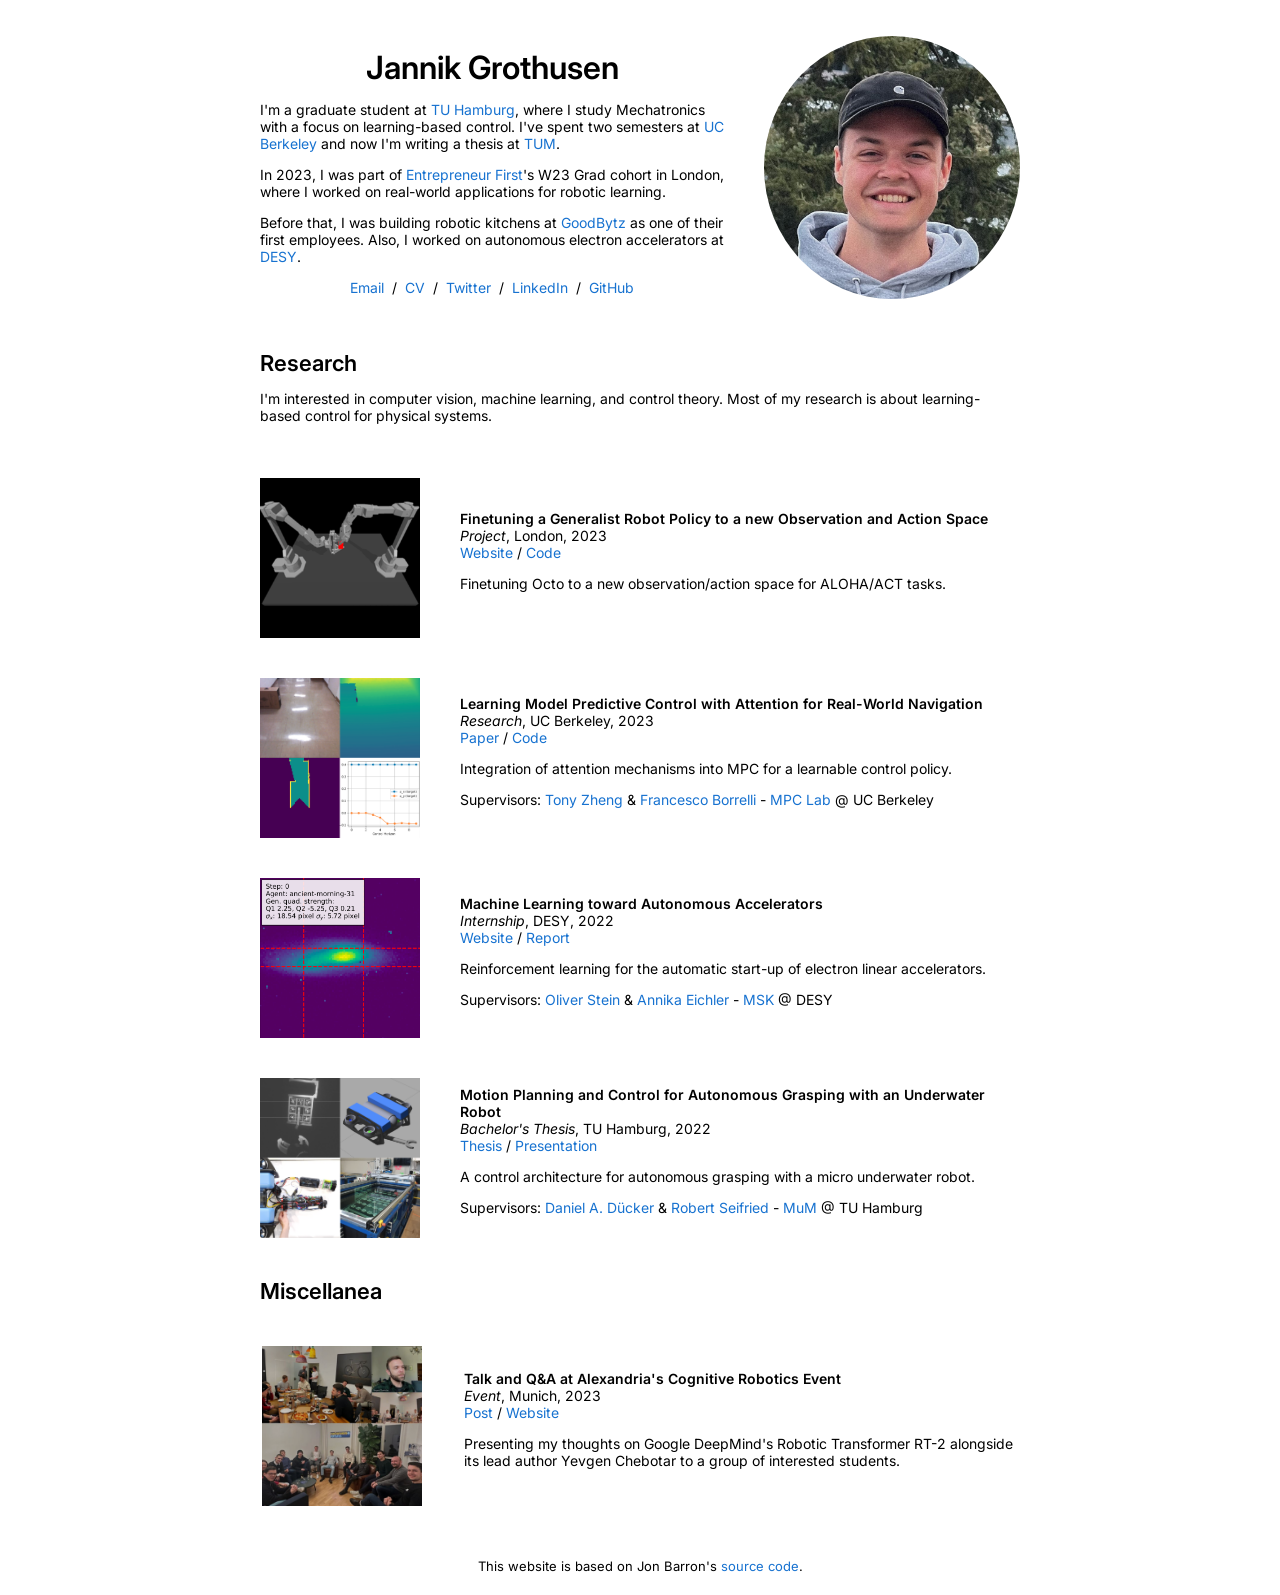
==== index.html @ b1565717 "Update a few things" ====
<!DOCTYPE HTML>
<html lang="en">

<head>
  <meta http-equiv="Content-Type" content="text/html; charset=UTF-8">

  <title>Jannik Grothusen</title>

  <meta name="author" content="Jannik Grothusen">
  <meta name="name" content="Jannik Grothusen">
  <meta name="description" content="Graduate student researcher at TU Munich working on robot learning frameworks for manipulation tasks.">

  <meta name="viewport" content="width=device-width, initial-scale=1">
  <!-- <link rel="shortcut icon" href="images/favicon/favicon.ico" type="image/x-icon"> -->

  <link rel="preconnect" href="https://fonts.googleapis.com">
  <link rel="preconnect" href="https://fonts.gstatic.com" crossorigin>
  <link href="https://fonts.googleapis.com/css2?family=Inter:wght@400;600;700&display=swap" rel="stylesheet">

  <link rel="stylesheet" type="text/css" href="stylesheet.css">

  <!-- Google tag (gtag.js) -->
  <script async src="https://www.googletagmanager.com/gtag/js?id=G-8FDF4LR94L"></script>
  <script>
    window.dataLayer = window.dataLayer || [];
    function gtag() { dataLayer.push(arguments); }
    gtag('js', new Date());

    gtag('config', 'G-8FDF4LR94L');
  </script>

</head>

<body>
  <table
    style="width:100%;max-width:800px;border:0px;border-spacing:0px;border-collapse:separate;margin-right:auto;margin-left:auto;">
    <tbody>
      <tr style="padding:0px">
        <td style="padding:0px">
          <!-- HERO -->
          <table
            style="width:100%;border:0px;border-spacing:0px;border-collapse:separate;margin-right:auto;margin-left:auto;">
            <tbody>
              <tr style="padding:0px">
                <td style="padding:2.5%;width:63%;vertical-align:middle">
                  <h1 class="name" style="text-align: center;">
                    <name>Jannik Grothusen</name>
                  </h1>
                  <p>
                    I'm a graduate student at <a href="https://www.tuhh.de/">TU Hamburg</a>, where I study Mechatronics with a focus on learning-based control. 
                    I've spent two semesters at <a href="https://www.berkeley.edu/">UC Berkeley</a> and now I'm writing a thesis at <a href="https://www.tum.de/">TUM</a>.
                  </p>
                  <p>In 2023, I was part of <a href="https://www.joinef.com/">Entrepreneur First</a>'s W23 Grad cohort in London, where I
                    worked on real-world applications for robotic learning.
                  </p>
                  <p>
                    Before that, I was building robotic kitchens at <a href="https://goodbytz.com/">GoodBytz</a> as one
                    of their first employees. Also, I worked on autonomous electron accelerators at <a
                      href="https://www.desy.de/index_eng.html">DESY</a>.
                  </p>
                  <p style="text-align:center">
                    <a href="mailto:jannik.grothusen@tuhh.de">Email</a> &nbsp;/&nbsp;
                    <a href="/">CV</a> &nbsp;/&nbsp;
                    <!-- <a href="data/JonBarron-bio.txt">Bio</a> &nbsp;/&nbsp; -->
                    <!-- <a href="https://scholar.google.com/citations?hl=en&user=jktWnL8AAAAJ">Scholar</a> &nbsp;/&nbsp; -->
                    <a href="https://twitter.com/jannikgrothusen">Twitter</a> &nbsp;/&nbsp;
                    <a href="https://www.linkedin.com/in/jannik-grothusen/">LinkedIn</a> &nbsp;/&nbsp;
                    <!-- <a href="https://calendly.com/jannik-grothusen/">Calendly</a> &nbsp;/&nbsp; -->
                    <a href="https://github.com/j4nn1k/">GitHub</a>

                  </p>
                </td>
                <td style="padding:2.5%;width:40%;max-width:40%">
                  <!-- <a href="images/IMG_5790.jpg"> -->
                  <img style="width:100%;max-width:100%;object-fit: cover; border-radius: 50%;" alt="profile photo"
                    src="images/IMG_5790.jpg" class="hoverZoomLink">
                  <!-- </a> -->
                </td>
              </tr>
            </tbody>
          </table>
          <!-- RESEARCH -->
          <table
            style="width:100%;border:0px;border-spacing:0px;border-collapse:separate;margin-right:auto;margin-left:auto;">
            <tbody>
              <tr>
                <td style="padding:20px;width:100%;vertical-align:middle">
                  <h2>Research</h2>
                  <p>
                    I'm interested in computer vision, machine learning, and control theory. Most of my research is
                    about learning-based control for physical systems.
                    <!-- The most interesting projects are <span class="highlight">highlighted</span>. -->
                  </p>
                </td>
              </tr>
            </tbody>
          </table>
          <!-- CONTENT -->
          <table
            style="width:100%;border:0px;border-spacing:0px;border-collapse:separate;margin-right:auto;margin-left:auto;">
            <tbody>


              <!-- <tr onmouseout="recon_stop()" onmouseover="recon_start()" bgcolor="#ffffd0"> -->
              <tr onmouseout="recon_stop()" onmouseover="recon_start()">
                <td style="padding:20px;width:25%;vertical-align:middle">
                  <div class="one">
                    <img src='images/finetuning-octo.png' width="160">
                  </div>
                </td>
                <td style="padding:20px;width:75%;vertical-align:middle">
                  <span class="papertitle">Finetuning a Generalist Robot Policy to a new Observation and Action
                    Space</span>
                  <br>
                  <em>Project</em>, London, 2023
                  <br>
                  <a href="finetuning-octo.html">Website</a>
                  /
                  <a href="https://github.com/J4nn1K/finetuning-octo">Code</a>
                  <p>
                    Finetuning Octo to a new observation/action space for ALOHA/ACT tasks.
                  </p>
                </td>
              </tr>

              <tr onmouseout="recon_stop()" onmouseover="recon_start()">
                <td style="padding:20px;width:25%;vertical-align:middle">
                  <div class="one">
                    <img src='images/transformer-mpc.png' width="160">
                  </div>
                </td>
                <td style="padding:20px;width:75%;vertical-align:middle">
                  <span class="papertitle">Learning Model Predictive Control with Attention for Real-World
                    Navigation</span>
                  <br>
                  <em>Research</em>, UC Berkeley, 2023
                  <br>
                  <a href="/files/transformer-mpc.pdf">Paper</a>
                  /
                  <a href="https://github.com/J4nn1K/transformer-mpc">Code</a>
                  <p>
                    Integration of attention mechanisms into MPC for a learnable control policy.
                  </p>
                  <p>
                    Supervisors: <a href="https://www.linkedin.com/in/tonyhzheng/">Tony Zheng</a> & <a
                      href="https://me.berkeley.edu/people/francesco-borrelli/">Francesco Borrelli</a> - <a
                      href="https://sites.google.com/berkeley.edu/mpc-lab">MPC Lab</a> @ UC Berkeley
                  </p>
                </td>
              </tr>

              <tr onmouseout="recon_stop()" onmouseover="recon_start()">
                <td style="padding:20px;width:25%;vertical-align:middle">
                  <div class="one">
                    <img src='images/desy.png' width="160">
                  </div>
                </td>
                <td style="padding:20px;width:75%;vertical-align:middle">
                  <span class="papertitle">Machine Learning toward Autonomous Accelerators</span>
                  <br>
                  <em>Internship</em>, DESY, 2022
                  <br>
                  <a href="https://publikationen.bibliothek.kit.edu/1000141966">Website</a>
                  /
                  <a href="/files/desy-report.pdf">Report</a>
                  <p>
                    Reinforcement learning for the automatic start-up of electron linear accelerators.
                  </p>
                  <p>
                    Supervisors: <a href="https://ai.desy.de/people/stein.html">Oliver Stein</a> & <a
                      href="https://ai.desy.de/people/eichler.html">Annika Eichler</a> - <a
                      href="https://msk.desy.de/">MSK</a> @ DESY
                  </p>
                </td>
              </tr>

              <tr onmouseout="recon_stop()" onmouseover="recon_start()">
                <!-- bgcolor="#ffffd0" -->
                <td style="padding:20px;width:25%;vertical-align:middle">
                  <div class="one">
                    <img src='images/thesis.png' width="160">
                  </div>
                </td>
                <td style="padding:20px;width:75%;vertical-align:middle">
                  <span class="papertitle">Motion Planning and Control for Autonomous Grasping with an Underwater
                    Robot</span>
                  <br>
                  <em>Bachelor's Thesis</em>, TU Hamburg, 2022
                  <br>
                  <a href="/files/bachelors-thesis.pdf">Thesis</a>
                  /
                  <a href="/files/bachelors-thesis-presentation.pdf">Presentation</a>
                  <p>
                    A control architecture for autonomous grasping with a micro underwater robot.
                  </p>
                  <p>
                    Supervisors: <a
                      href="https://www.tuhh.de/mum/en/mitarbeiter/wissenschaftliche-mitarbeiter/daniel-duecker">Daniel
                      A. Dücker</a> & <a href="https://www.tuhh.de/mum/team/professoren/robert-seifried">Robert
                      Seifried</a> - <a href="https://www.tuhh.de/mum/en/home">MuM</a> @ TU Hamburg
                  </p>

                </td>
              </tr>

            </tbody>
          </table>
          <!-- MISCELLANEA -->
          <table width="100%" align="center" border="0" cellspacing="0" cellpadding="20">
            <tbody>
              <tr>
                <td>
                  <h2>Miscellanea</h2>
                </td>
              </tr>
            </tbody>
          </table>
          <!-- CONTENT -->
          <table width="100%" align="center" border="0" cellpadding="20">
            <tbody>

              <tr onmouseout="recon_stop()" onmouseover="recon_start()">
                <td style="padding:20px;width:25%;vertical-align:middle">
                  <div class="one">
                    <img src='images/alexandria.png' width="160">
                  </div>
                </td>
                <td style="padding:20px;width:75%;vertical-align:middle">
                  <span class="papertitle">Talk and Q&A at Alexandria's Cognitive Robotics Event</span>
                  <br>
                  <em>Event</em>, Munich, 2023
                  <br>
                  <a href="https://www.linkedin.com/feed/update/urn:li:activity:7138128422618189824/">Post</a>
                  /
                  <a href="https://alexandria.so/">Website</a>
                  <p></p>
                  <p>
                    Presenting my thoughts on Google DeepMind's Robotic Transformer RT-2 alongside its lead author
                    Yevgen Chebotar to a group of interested students.
                  </p>
                </td>
              </tr>

              <!-- <tr onmouseout="recon_stop()" onmouseover="recon_start()">
                <td style="padding:20px;width:25%;vertical-align:middle">
                  <div class="one">
                    <img src='images/gsab.png' width="160">
                  </div>
                </td>
                <td style="padding:20px;width:75%;vertical-align:middle">
                    <span class="papertitle">Student Initiatives</span>
                  <br>
                  <a href="https://www.linkedin.com/feed/update/urn:li:activity:7138128422618189824/">German Student Association at Berkeley</a>
                  <p></p>
                  <p>
                    Presenting my thoughts on Google DeepMind's Robotic Transformer RT-2 alongside its lead author Yevgen Chebotar to a group of interested students. 
                  </p>
                </td>
              </tr> -->

            </tbody>
          </table>
          <table
            style="width:100%;border:0px;border-spacing:0px;border-collapse:separate;margin-right:auto;margin-left:auto;">
            <tbody>
              <tr>
                <td style="padding:0px">
                  <br>
                  <p style="text-align:center;font-size:small;">
                    This website is based on Jon Barron's <a href="https://github.com/jonbarron/jonbarron_website">source code</a>.
                  </p>
                </td>
              </tr>
            </tbody>
          </table>
        </td>
      </tr>
  </table>
</body>

</html>
---- stylesheet.css ----
a {
  color: #1772d0;
  text-decoration: none;
}

a:focus,
a:hover {
  text-decoration: underline;
}
a:visited {
  text-decoration: none;
}

body{
  font-size: 14px;
  font-family: 'Inter', sans-serif;
}
td,
th,
tr,
p,


strong {
  font-size: 14px;
}

h2 {
  margin: 0;
  font-weight: 600;
  font-size: 22px;
}

.papertitle {
  font-size: 14px;
  font-weight: 600;
}

.name {
  padding-top: 20px;
  margin: 0;
  font-size: 32px;
  font-weight: 600;
}

.one {
  width: 160px;
  height: 160px;
  position: relative;
}

.two {
  width: 160px;
  height: 160px;
  position: absolute;
  transition: opacity .2s ease-in-out;
  -moz-transition: opacity .2s ease-in-out;
  -webkit-transition: opacity .2s ease-in-out;
}

.fade {
  transition: opacity .2s ease-in-out;
  -moz-transition: opacity .2s ease-in-out;
  -webkit-transition: opacity .2s ease-in-out;
}

span.highlight {
  background-color: #ffffd0;
}
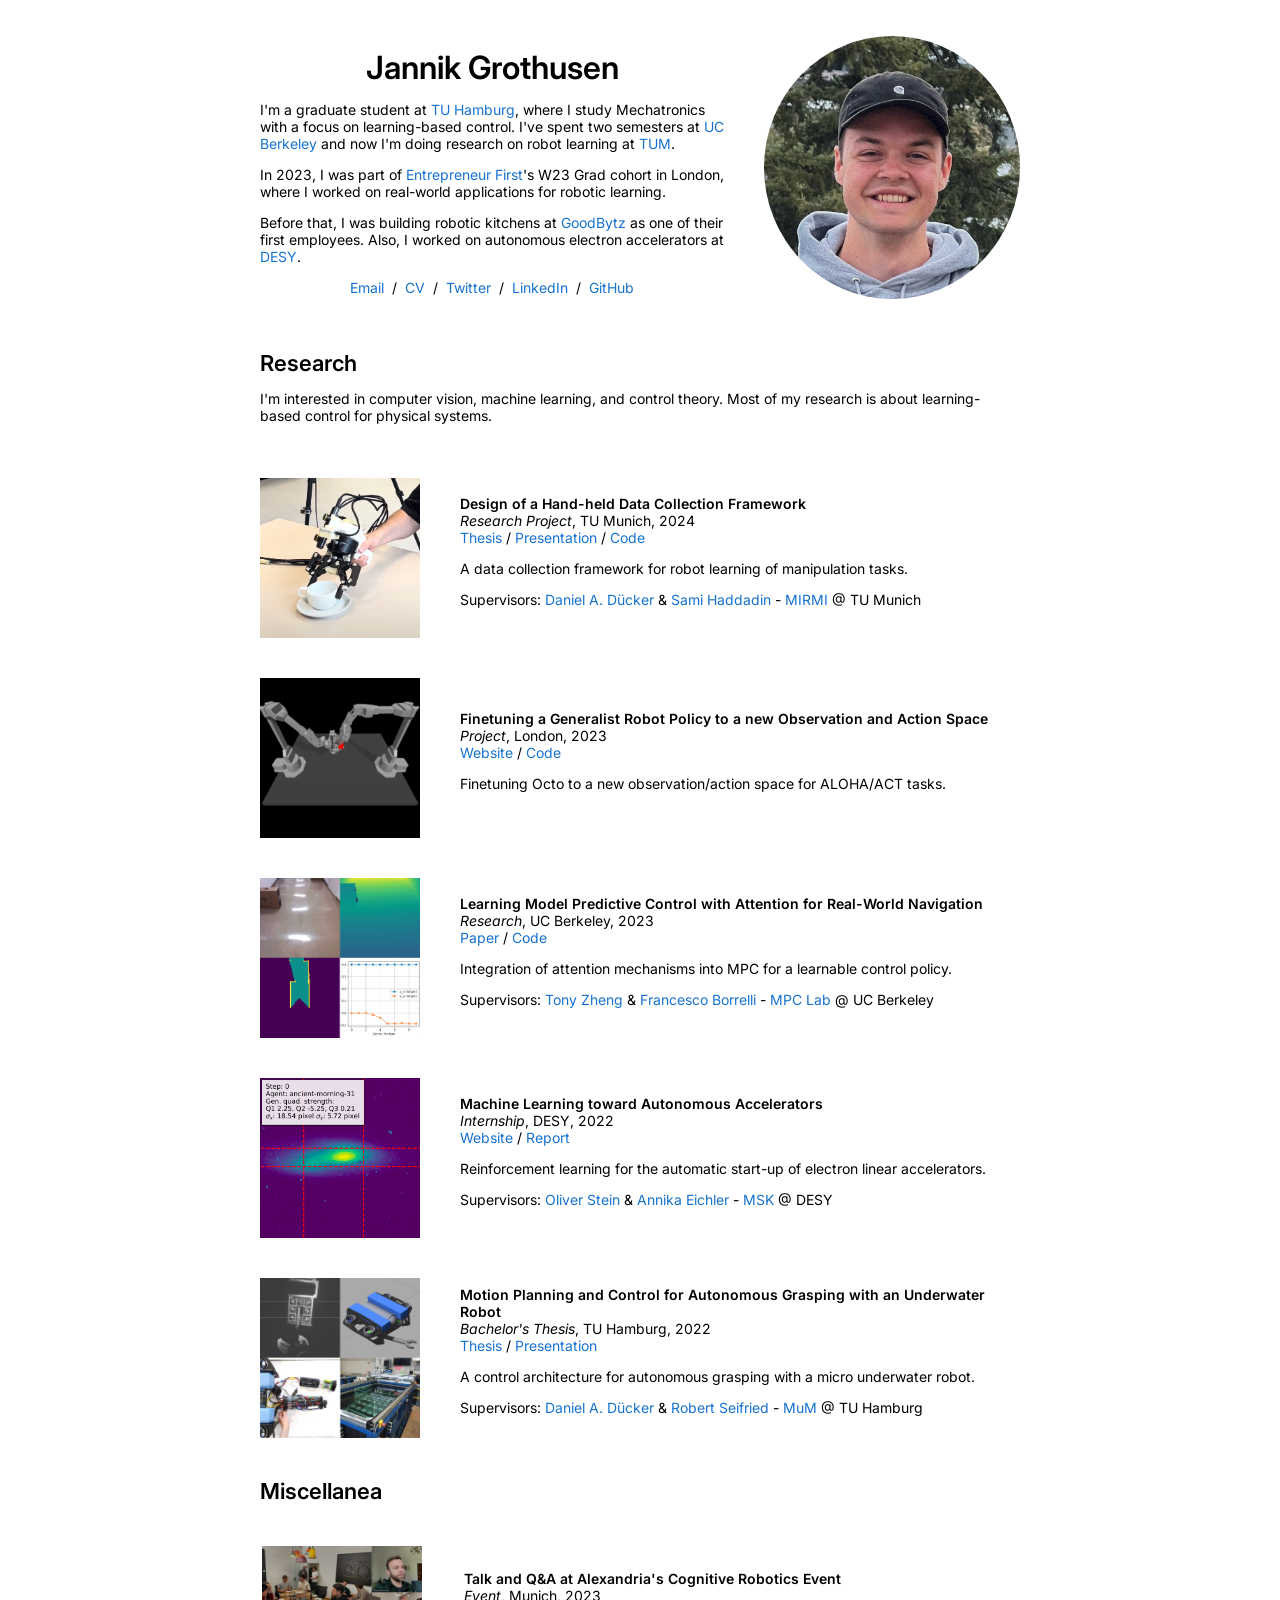
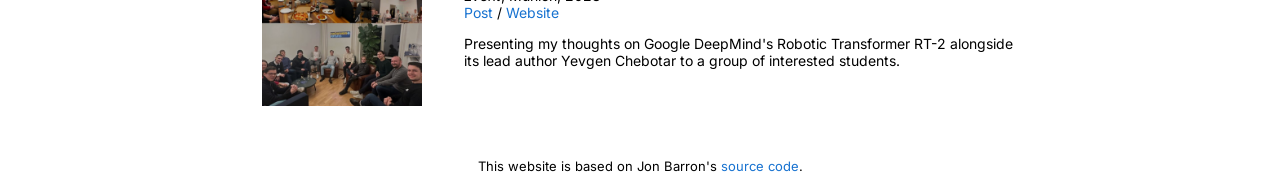
==== commit f22e23ae: "Add TUM research entry" ====
--- a/index.html
+++ b/index.html
@@ -48,7 +48,7 @@
                   </h1>
                   <p>
                     I'm a graduate student at <a href="https://www.tuhh.de/">TU Hamburg</a>, where I study Mechatronics with a focus on learning-based control. 
-                    I've spent two semesters at <a href="https://www.berkeley.edu/">UC Berkeley</a> and now I'm writing a thesis at <a href="https://www.tum.de/">TUM</a>.
+                    I've spent two semesters at <a href="https://www.berkeley.edu/">UC Berkeley</a> and now I'm doing research on robot learning at <a href="https://www.tum.de/">TUM</a>.
                   </p>
                   <p>In 2023, I was part of <a href="https://www.joinef.com/">Entrepreneur First</a>'s W23 Grad cohort in London, where I
                     worked on real-world applications for robotic learning.
@@ -100,6 +100,33 @@
             style="width:100%;border:0px;border-spacing:0px;border-collapse:separate;margin-right:auto;margin-left:auto;">
             <tbody>
 
+                <tr onmouseout="recon_stop()" onmouseover="recon_start()">
+                    <td style="padding:20px;width:25%;vertical-align:middle">
+                        <div class="one">
+                            <img src='images/demonstration-interface.png' width="160">
+                        </div>
+                    </td>
+                    <td style="padding:20px;width:75%;vertical-align:middle">
+                        <span class="papertitle">Design of a Hand-held Data Collection Framework</span>
+                        <br>
+                        <em>Research Project</em>, TU Munich, 2024
+                        <br>
+                        <a href="/">Thesis</a>
+                        /
+                        <a href="/">Presentation</a>
+                        /
+                        <a href="https://github.com/J4nn1K/demonstration-interface">Code</a>
+                        <p>
+                            A data collection framework for robot learning of manipulation tasks.
+                        </p>
+                        <p>
+                            Supervisors: <a
+                              href="https://www.tuhh.de/mum/en/mitarbeiter/wissenschaftliche-mitarbeiter/daniel-duecker">Daniel
+                              A. Dücker</a> & <a href="https://www.professoren.tum.de/en/haddadin-sami">Sami 
+                              Haddadin</a> - <a href="https://www.mirmi.tum.de/mirmi/">MIRMI</a> @ TU Munich
+                          </p>
+                    </td>
+                </tr>
 
               <!-- <tr onmouseout="recon_stop()" onmouseover="recon_start()" bgcolor="#ffffd0"> -->
               <tr onmouseout="recon_stop()" onmouseover="recon_start()">
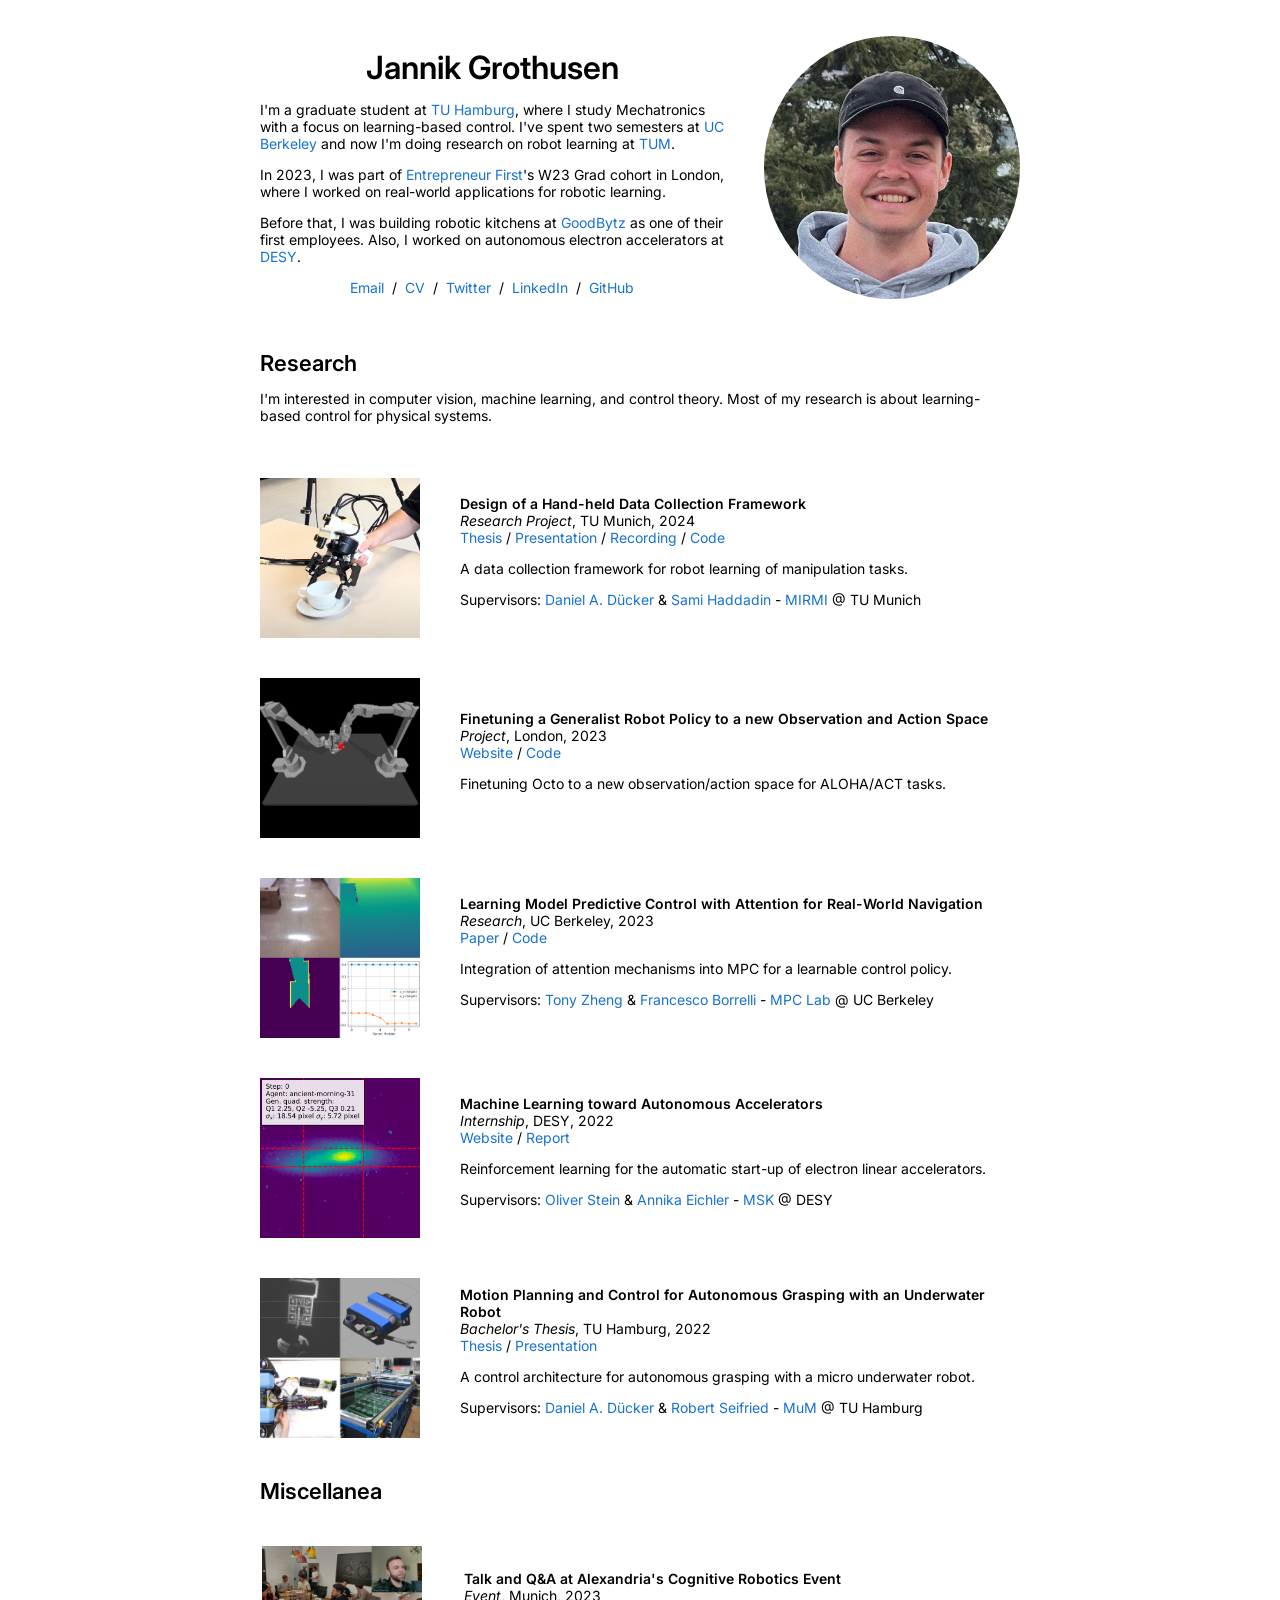
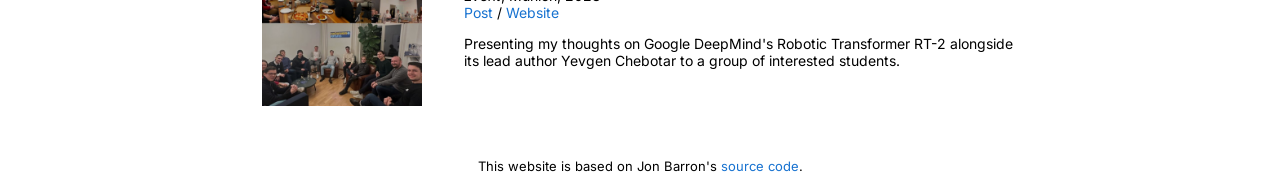
==== commit 785ed4ab: "Add presentation" ====
--- a/index.html
+++ b/index.html
@@ -1,274 +1,413 @@
-<!DOCTYPE HTML>
+<!DOCTYPE html>
 <html lang="en">
-
-<head>
-  <meta http-equiv="Content-Type" content="text/html; charset=UTF-8">
-
-  <title>Jannik Grothusen</title>
-
-  <meta name="author" content="Jannik Grothusen">
-  <meta name="name" content="Jannik Grothusen">
-  <meta name="description" content="Graduate student researcher at TU Munich working on robot learning frameworks for manipulation tasks.">
-
-  <meta name="viewport" content="width=device-width, initial-scale=1">
-  <!-- <link rel="shortcut icon" href="images/favicon/favicon.ico" type="image/x-icon"> -->
-
-  <link rel="preconnect" href="https://fonts.googleapis.com">
-  <link rel="preconnect" href="https://fonts.gstatic.com" crossorigin>
-  <link href="https://fonts.googleapis.com/css2?family=Inter:wght@400;600;700&display=swap" rel="stylesheet">
-
-  <link rel="stylesheet" type="text/css" href="stylesheet.css">
-
-  <!-- Google tag (gtag.js) -->
-  <script async src="https://www.googletagmanager.com/gtag/js?id=G-8FDF4LR94L"></script>
-  <script>
-    window.dataLayer = window.dataLayer || [];
-    function gtag() { dataLayer.push(arguments); }
-    gtag('js', new Date());
-
-    gtag('config', 'G-8FDF4LR94L');
-  </script>
-
-</head>
-
-<body>
-  <table
-    style="width:100%;max-width:800px;border:0px;border-spacing:0px;border-collapse:separate;margin-right:auto;margin-left:auto;">
-    <tbody>
-      <tr style="padding:0px">
-        <td style="padding:0px">
-          <!-- HERO -->
-          <table
-            style="width:100%;border:0px;border-spacing:0px;border-collapse:separate;margin-right:auto;margin-left:auto;">
-            <tbody>
-              <tr style="padding:0px">
-                <td style="padding:2.5%;width:63%;vertical-align:middle">
-                  <h1 class="name" style="text-align: center;">
-                    <name>Jannik Grothusen</name>
-                  </h1>
-                  <p>
-                    I'm a graduate student at <a href="https://www.tuhh.de/">TU Hamburg</a>, where I study Mechatronics with a focus on learning-based control. 
-                    I've spent two semesters at <a href="https://www.berkeley.edu/">UC Berkeley</a> and now I'm doing research on robot learning at <a href="https://www.tum.de/">TUM</a>.
-                  </p>
-                  <p>In 2023, I was part of <a href="https://www.joinef.com/">Entrepreneur First</a>'s W23 Grad cohort in London, where I
-                    worked on real-world applications for robotic learning.
-                  </p>
-                  <p>
-                    Before that, I was building robotic kitchens at <a href="https://goodbytz.com/">GoodBytz</a> as one
-                    of their first employees. Also, I worked on autonomous electron accelerators at <a
-                      href="https://www.desy.de/index_eng.html">DESY</a>.
-                  </p>
-                  <p style="text-align:center">
-                    <a href="mailto:jannik.grothusen@tuhh.de">Email</a> &nbsp;/&nbsp;
-                    <a href="/">CV</a> &nbsp;/&nbsp;
-                    <!-- <a href="data/JonBarron-bio.txt">Bio</a> &nbsp;/&nbsp; -->
-                    <!-- <a href="https://scholar.google.com/citations?hl=en&user=jktWnL8AAAAJ">Scholar</a> &nbsp;/&nbsp; -->
-                    <a href="https://twitter.com/jannikgrothusen">Twitter</a> &nbsp;/&nbsp;
-                    <a href="https://www.linkedin.com/in/jannik-grothusen/">LinkedIn</a> &nbsp;/&nbsp;
-                    <!-- <a href="https://calendly.com/jannik-grothusen/">Calendly</a> &nbsp;/&nbsp; -->
-                    <a href="https://github.com/j4nn1k/">GitHub</a>
-
-                  </p>
-                </td>
-                <td style="padding:2.5%;width:40%;max-width:40%">
-                  <!-- <a href="images/IMG_5790.jpg"> -->
-                  <img style="width:100%;max-width:100%;object-fit: cover; border-radius: 50%;" alt="profile photo"
-                    src="images/IMG_5790.jpg" class="hoverZoomLink">
-                  <!-- </a> -->
-                </td>
-              </tr>
-            </tbody>
-          </table>
-          <!-- RESEARCH -->
-          <table
-            style="width:100%;border:0px;border-spacing:0px;border-collapse:separate;margin-right:auto;margin-left:auto;">
-            <tbody>
-              <tr>
-                <td style="padding:20px;width:100%;vertical-align:middle">
-                  <h2>Research</h2>
-                  <p>
-                    I'm interested in computer vision, machine learning, and control theory. Most of my research is
-                    about learning-based control for physical systems.
-                    <!-- The most interesting projects are <span class="highlight">highlighted</span>. -->
-                  </p>
-                </td>
-              </tr>
-            </tbody>
-          </table>
-          <!-- CONTENT -->
-          <table
-            style="width:100%;border:0px;border-spacing:0px;border-collapse:separate;margin-right:auto;margin-left:auto;">
-            <tbody>
-
-                <tr onmouseout="recon_stop()" onmouseover="recon_start()">
-                    <td style="padding:20px;width:25%;vertical-align:middle">
-                        <div class="one">
-                            <img src='images/demonstration-interface.png' width="160">
-                        </div>
-                    </td>
-                    <td style="padding:20px;width:75%;vertical-align:middle">
-                        <span class="papertitle">Design of a Hand-held Data Collection Framework</span>
-                        <br>
-                        <em>Research Project</em>, TU Munich, 2024
-                        <br>
-                        <a href="/">Thesis</a>
-                        /
-                        <a href="/">Presentation</a>
-                        /
-                        <a href="https://github.com/J4nn1K/demonstration-interface">Code</a>
-                        <p>
-                            A data collection framework for robot learning of manipulation tasks.
-                        </p>
-                        <p>
-                            Supervisors: <a
-                              href="https://www.tuhh.de/mum/en/mitarbeiter/wissenschaftliche-mitarbeiter/daniel-duecker">Daniel
-                              A. Dücker</a> & <a href="https://www.professoren.tum.de/en/haddadin-sami">Sami 
-                              Haddadin</a> - <a href="https://www.mirmi.tum.de/mirmi/">MIRMI</a> @ TU Munich
-                          </p>
-                    </td>
-                </tr>
-
-              <!-- <tr onmouseout="recon_stop()" onmouseover="recon_start()" bgcolor="#ffffd0"> -->
-              <tr onmouseout="recon_stop()" onmouseover="recon_start()">
-                <td style="padding:20px;width:25%;vertical-align:middle">
-                  <div class="one">
-                    <img src='images/finetuning-octo.png' width="160">
-                  </div>
-                </td>
-                <td style="padding:20px;width:75%;vertical-align:middle">
-                  <span class="papertitle">Finetuning a Generalist Robot Policy to a new Observation and Action
-                    Space</span>
-                  <br>
-                  <em>Project</em>, London, 2023
-                  <br>
-                  <a href="finetuning-octo.html">Website</a>
-                  /
-                  <a href="https://github.com/J4nn1K/finetuning-octo">Code</a>
-                  <p>
-                    Finetuning Octo to a new observation/action space for ALOHA/ACT tasks.
-                  </p>
-                </td>
-              </tr>
-
-              <tr onmouseout="recon_stop()" onmouseover="recon_start()">
-                <td style="padding:20px;width:25%;vertical-align:middle">
-                  <div class="one">
-                    <img src='images/transformer-mpc.png' width="160">
-                  </div>
-                </td>
-                <td style="padding:20px;width:75%;vertical-align:middle">
-                  <span class="papertitle">Learning Model Predictive Control with Attention for Real-World
-                    Navigation</span>
-                  <br>
-                  <em>Research</em>, UC Berkeley, 2023
-                  <br>
-                  <a href="/files/transformer-mpc.pdf">Paper</a>
-                  /
-                  <a href="https://github.com/J4nn1K/transformer-mpc">Code</a>
-                  <p>
-                    Integration of attention mechanisms into MPC for a learnable control policy.
-                  </p>
-                  <p>
-                    Supervisors: <a href="https://www.linkedin.com/in/tonyhzheng/">Tony Zheng</a> & <a
-                      href="https://me.berkeley.edu/people/francesco-borrelli/">Francesco Borrelli</a> - <a
-                      href="https://sites.google.com/berkeley.edu/mpc-lab">MPC Lab</a> @ UC Berkeley
-                  </p>
-                </td>
-              </tr>
-
-              <tr onmouseout="recon_stop()" onmouseover="recon_start()">
-                <td style="padding:20px;width:25%;vertical-align:middle">
-                  <div class="one">
-                    <img src='images/desy.png' width="160">
-                  </div>
-                </td>
-                <td style="padding:20px;width:75%;vertical-align:middle">
-                  <span class="papertitle">Machine Learning toward Autonomous Accelerators</span>
-                  <br>
-                  <em>Internship</em>, DESY, 2022
-                  <br>
-                  <a href="https://publikationen.bibliothek.kit.edu/1000141966">Website</a>
-                  /
-                  <a href="/files/desy-report.pdf">Report</a>
-                  <p>
-                    Reinforcement learning for the automatic start-up of electron linear accelerators.
-                  </p>
-                  <p>
-                    Supervisors: <a href="https://ai.desy.de/people/stein.html">Oliver Stein</a> & <a
-                      href="https://ai.desy.de/people/eichler.html">Annika Eichler</a> - <a
-                      href="https://msk.desy.de/">MSK</a> @ DESY
-                  </p>
-                </td>
-              </tr>
-
-              <tr onmouseout="recon_stop()" onmouseover="recon_start()">
-                <!-- bgcolor="#ffffd0" -->
-                <td style="padding:20px;width:25%;vertical-align:middle">
-                  <div class="one">
-                    <img src='images/thesis.png' width="160">
-                  </div>
-                </td>
-                <td style="padding:20px;width:75%;vertical-align:middle">
-                  <span class="papertitle">Motion Planning and Control for Autonomous Grasping with an Underwater
-                    Robot</span>
-                  <br>
-                  <em>Bachelor's Thesis</em>, TU Hamburg, 2022
-                  <br>
-                  <a href="/files/bachelors-thesis.pdf">Thesis</a>
-                  /
-                  <a href="/files/bachelors-thesis-presentation.pdf">Presentation</a>
-                  <p>
-                    A control architecture for autonomous grasping with a micro underwater robot.
-                  </p>
-                  <p>
-                    Supervisors: <a
-                      href="https://www.tuhh.de/mum/en/mitarbeiter/wissenschaftliche-mitarbeiter/daniel-duecker">Daniel
-                      A. Dücker</a> & <a href="https://www.tuhh.de/mum/team/professoren/robert-seifried">Robert
-                      Seifried</a> - <a href="https://www.tuhh.de/mum/en/home">MuM</a> @ TU Hamburg
-                  </p>
-
-                </td>
-              </tr>
-
-            </tbody>
-          </table>
-          <!-- MISCELLANEA -->
-          <table width="100%" align="center" border="0" cellspacing="0" cellpadding="20">
-            <tbody>
-              <tr>
-                <td>
-                  <h2>Miscellanea</h2>
-                </td>
-              </tr>
-            </tbody>
-          </table>
-          <!-- CONTENT -->
-          <table width="100%" align="center" border="0" cellpadding="20">
-            <tbody>
-
-              <tr onmouseout="recon_stop()" onmouseover="recon_start()">
-                <td style="padding:20px;width:25%;vertical-align:middle">
-                  <div class="one">
-                    <img src='images/alexandria.png' width="160">
-                  </div>
-                </td>
-                <td style="padding:20px;width:75%;vertical-align:middle">
-                  <span class="papertitle">Talk and Q&A at Alexandria's Cognitive Robotics Event</span>
-                  <br>
-                  <em>Event</em>, Munich, 2023
-                  <br>
-                  <a href="https://www.linkedin.com/feed/update/urn:li:activity:7138128422618189824/">Post</a>
-                  /
-                  <a href="https://alexandria.so/">Website</a>
-                  <p></p>
-                  <p>
-                    Presenting my thoughts on Google DeepMind's Robotic Transformer RT-2 alongside its lead author
-                    Yevgen Chebotar to a group of interested students.
-                  </p>
-                </td>
-              </tr>
-
-              <!-- <tr onmouseout="recon_stop()" onmouseover="recon_start()">
+  <head>
+    <meta http-equiv="Content-Type" content="text/html; charset=UTF-8" />
+
+    <title>Jannik Grothusen</title>
+
+    <meta name="author" content="Jannik Grothusen" />
+    <meta name="name" content="Jannik Grothusen" />
+    <meta
+      name="description"
+      content="Graduate student researcher at TU Munich working on robot learning frameworks for manipulation tasks."
+    />
+
+    <meta name="viewport" content="width=device-width, initial-scale=1" />
+    <!-- <link rel="shortcut icon" href="images/favicon/favicon.ico" type="image/x-icon"> -->
+
+    <link rel="preconnect" href="https://fonts.googleapis.com" />
+    <link rel="preconnect" href="https://fonts.gstatic.com" crossorigin />
+    <link
+      href="https://fonts.googleapis.com/css2?family=Inter:wght@400;600;700&display=swap"
+      rel="stylesheet"
+    />
+
+    <link rel="stylesheet" type="text/css" href="stylesheet.css" />
+
+    <!-- Google tag (gtag.js) -->
+    <script
+      async
+      src="https://www.googletagmanager.com/gtag/js?id=G-8FDF4LR94L"
+    ></script>
+    <script>
+      window.dataLayer = window.dataLayer || [];
+      function gtag() {
+        dataLayer.push(arguments);
+      }
+      gtag("js", new Date());
+
+      gtag("config", "G-8FDF4LR94L");
+    </script>
+  </head>
+
+  <body>
+    <table
+      style="
+        width: 100%;
+        max-width: 800px;
+        border: 0px;
+        border-spacing: 0px;
+        border-collapse: separate;
+        margin-right: auto;
+        margin-left: auto;
+      "
+    >
+      <tbody>
+        <tr style="padding: 0px">
+          <td style="padding: 0px">
+            <!-- HERO -->
+            <table
+              style="
+                width: 100%;
+                border: 0px;
+                border-spacing: 0px;
+                border-collapse: separate;
+                margin-right: auto;
+                margin-left: auto;
+              "
+            >
+              <tbody>
+                <tr style="padding: 0px">
+                  <td style="padding: 2.5%; width: 63%; vertical-align: middle">
+                    <h1 class="name" style="text-align: center">
+                      <name>Jannik Grothusen</name>
+                    </h1>
+                    <p>
+                      I'm a graduate student at
+                      <a href="https://www.tuhh.de/">TU Hamburg</a>, where I
+                      study Mechatronics with a focus on learning-based control.
+                      I've spent two semesters at
+                      <a href="https://www.berkeley.edu/">UC Berkeley</a> and
+                      now I'm doing research on robot learning at
+                      <a href="https://www.tum.de/">TUM</a>.
+                    </p>
+                    <p>
+                      In 2023, I was part of
+                      <a href="https://www.joinef.com/">Entrepreneur First</a>'s
+                      W23 Grad cohort in London, where I worked on real-world
+                      applications for robotic learning.
+                    </p>
+                    <p>
+                      Before that, I was building robotic kitchens at
+                      <a href="https://goodbytz.com/">GoodBytz</a> as one of
+                      their first employees. Also, I worked on autonomous
+                      electron accelerators at
+                      <a href="https://www.desy.de/index_eng.html">DESY</a>.
+                    </p>
+                    <p style="text-align: center">
+                      <a href="mailto:jannik.grothusen@tuhh.de">Email</a>
+                      &nbsp;/&nbsp; <a href="/">CV</a> &nbsp;/&nbsp;
+                      <!-- <a href="data/JonBarron-bio.txt">Bio</a> &nbsp;/&nbsp; -->
+                      <!-- <a href="https://scholar.google.com/citations?hl=en&user=jktWnL8AAAAJ">Scholar</a> &nbsp;/&nbsp; -->
+                      <a href="https://twitter.com/jannikgrothusen">Twitter</a>
+                      &nbsp;/&nbsp;
+                      <a href="https://www.linkedin.com/in/jannik-grothusen/"
+                        >LinkedIn</a
+                      >
+                      &nbsp;/&nbsp;
+                      <!-- <a href="https://calendly.com/jannik-grothusen/">Calendly</a> &nbsp;/&nbsp; -->
+                      <a href="https://github.com/j4nn1k/">GitHub</a>
+                    </p>
+                  </td>
+                  <td style="padding: 2.5%; width: 40%; max-width: 40%">
+                    <!-- <a href="images/IMG_5790.jpg"> -->
+                    <img
+                      style="
+                        width: 100%;
+                        max-width: 100%;
+                        object-fit: cover;
+                        border-radius: 50%;
+                      "
+                      alt="profile photo"
+                      src="images/IMG_5790.jpg"
+                      class="hoverZoomLink"
+                    />
+                    <!-- </a> -->
+                  </td>
+                </tr>
+              </tbody>
+            </table>
+            <!-- RESEARCH -->
+            <table
+              style="
+                width: 100%;
+                border: 0px;
+                border-spacing: 0px;
+                border-collapse: separate;
+                margin-right: auto;
+                margin-left: auto;
+              "
+            >
+              <tbody>
+                <tr>
+                  <td
+                    style="padding: 20px; width: 100%; vertical-align: middle"
+                  >
+                    <h2>Research</h2>
+                    <p>
+                      I'm interested in computer vision, machine learning, and
+                      control theory. Most of my research is about
+                      learning-based control for physical systems.
+                      <!-- The most interesting projects are <span class="highlight">highlighted</span>. -->
+                    </p>
+                  </td>
+                </tr>
+              </tbody>
+            </table>
+            <!-- CONTENT -->
+            <table
+              style="
+                width: 100%;
+                border: 0px;
+                border-spacing: 0px;
+                border-collapse: separate;
+                margin-right: auto;
+                margin-left: auto;
+              "
+            >
+              <tbody>
+                <tr onmouseout="recon_stop()" onmouseover="recon_start()">
+                  <td style="padding: 20px; width: 25%; vertical-align: middle">
+                    <div class="one">
+                      <img
+                        src="images/demonstration-interface.png"
+                        width="160"
+                      />
+                    </div>
+                  </td>
+                  <td style="padding: 20px; width: 75%; vertical-align: middle">
+                    <span class="papertitle"
+                      >Design of a Hand-held Data Collection Framework</span
+                    >
+                    <br />
+                    <em>Research Project</em>, TU Munich, 2024
+                    <br />
+                    <a href="/files/project-thesis.pdf">Thesis</a>
+                    /
+                    <a href="/files/project-thesis-presentation.pdf">Presentation</a>
+                    /
+                    <a
+                      href="https://tuhh.zoom.us/rec/share/9pHo-LcmUVyNWVOpgExO6QOni9Cuvbot5CyQzzLvPxBgLHEcK2jK3nx2xQASw_87.FiuIP97AKbPfM3_k?startTime=1720699525000
+Passcode: xwK@u0hY"
+                      >Recording</a
+                    >
+                    /
+                    <a href="https://github.com/J4nn1K/demonstration-interface"
+                      >Code</a
+                    >
+                    <p>
+                      A data collection framework for robot learning of
+                      manipulation tasks.
+                    </p>
+                    <p>
+                      Supervisors:
+                      <a
+                        href="https://www.tuhh.de/mum/en/mitarbeiter/wissenschaftliche-mitarbeiter/daniel-duecker"
+                        >Daniel A. Dücker</a
+                      >
+                      &
+                      <a href="https://www.professoren.tum.de/en/haddadin-sami"
+                        >Sami Haddadin</a
+                      >
+                      - <a href="https://www.mirmi.tum.de/mirmi/">MIRMI</a> @ TU
+                      Munich
+                    </p>
+                  </td>
+                </tr>
+
+                <!-- <tr onmouseout="recon_stop()" onmouseover="recon_start()" bgcolor="#ffffd0"> -->
+                <tr onmouseout="recon_stop()" onmouseover="recon_start()">
+                  <td style="padding: 20px; width: 25%; vertical-align: middle">
+                    <div class="one">
+                      <img src="images/finetuning-octo.png" width="160" />
+                    </div>
+                  </td>
+                  <td style="padding: 20px; width: 75%; vertical-align: middle">
+                    <span class="papertitle"
+                      >Finetuning a Generalist Robot Policy to a new Observation
+                      and Action Space</span
+                    >
+                    <br />
+                    <em>Project</em>, London, 2023
+                    <br />
+                    <a href="finetuning-octo.html">Website</a>
+                    /
+                    <a href="https://github.com/J4nn1K/finetuning-octo">Code</a>
+                    <p>
+                      Finetuning Octo to a new observation/action space for
+                      ALOHA/ACT tasks.
+                    </p>
+                  </td>
+                </tr>
+
+                <tr onmouseout="recon_stop()" onmouseover="recon_start()">
+                  <td style="padding: 20px; width: 25%; vertical-align: middle">
+                    <div class="one">
+                      <img src="images/transformer-mpc.png" width="160" />
+                    </div>
+                  </td>
+                  <td style="padding: 20px; width: 75%; vertical-align: middle">
+                    <span class="papertitle"
+                      >Learning Model Predictive Control with Attention for
+                      Real-World Navigation</span
+                    >
+                    <br />
+                    <em>Research</em>, UC Berkeley, 2023
+                    <br />
+                    <a href="/files/transformer-mpc.pdf">Paper</a>
+                    /
+                    <a href="https://github.com/J4nn1K/transformer-mpc">Code</a>
+                    <p>
+                      Integration of attention mechanisms into MPC for a
+                      learnable control policy.
+                    </p>
+                    <p>
+                      Supervisors:
+                      <a href="https://www.linkedin.com/in/tonyhzheng/"
+                        >Tony Zheng</a
+                      >
+                      &
+                      <a
+                        href="https://me.berkeley.edu/people/francesco-borrelli/"
+                        >Francesco Borrelli</a
+                      >
+                      -
+                      <a href="https://sites.google.com/berkeley.edu/mpc-lab"
+                        >MPC Lab</a
+                      >
+                      @ UC Berkeley
+                    </p>
+                  </td>
+                </tr>
+
+                <tr onmouseout="recon_stop()" onmouseover="recon_start()">
+                  <td style="padding: 20px; width: 25%; vertical-align: middle">
+                    <div class="one">
+                      <img src="images/desy.png" width="160" />
+                    </div>
+                  </td>
+                  <td style="padding: 20px; width: 75%; vertical-align: middle">
+                    <span class="papertitle"
+                      >Machine Learning toward Autonomous Accelerators</span
+                    >
+                    <br />
+                    <em>Internship</em>, DESY, 2022
+                    <br />
+                    <a
+                      href="https://publikationen.bibliothek.kit.edu/1000141966"
+                      >Website</a
+                    >
+                    /
+                    <a href="/files/desy-report.pdf">Report</a>
+                    <p>
+                      Reinforcement learning for the automatic start-up of
+                      electron linear accelerators.
+                    </p>
+                    <p>
+                      Supervisors:
+                      <a href="https://ai.desy.de/people/stein.html"
+                        >Oliver Stein</a
+                      >
+                      &
+                      <a href="https://ai.desy.de/people/eichler.html"
+                        >Annika Eichler</a
+                      >
+                      - <a href="https://msk.desy.de/">MSK</a> @ DESY
+                    </p>
+                  </td>
+                </tr>
+
+                <tr onmouseout="recon_stop()" onmouseover="recon_start()">
+                  <!-- bgcolor="#ffffd0" -->
+                  <td style="padding: 20px; width: 25%; vertical-align: middle">
+                    <div class="one">
+                      <img src="images/thesis.png" width="160" />
+                    </div>
+                  </td>
+                  <td style="padding: 20px; width: 75%; vertical-align: middle">
+                    <span class="papertitle"
+                      >Motion Planning and Control for Autonomous Grasping with
+                      an Underwater Robot</span
+                    >
+                    <br />
+                    <em>Bachelor's Thesis</em>, TU Hamburg, 2022
+                    <br />
+                    <a href="/files/bachelors-thesis.pdf">Thesis</a>
+                    /
+                    <a href="/files/bachelors-thesis-presentation.pdf"
+                      >Presentation</a
+                    >
+                    <p>
+                      A control architecture for autonomous grasping with a
+                      micro underwater robot.
+                    </p>
+                    <p>
+                      Supervisors:
+                      <a
+                        href="https://www.tuhh.de/mum/en/mitarbeiter/wissenschaftliche-mitarbeiter/daniel-duecker"
+                        >Daniel A. Dücker</a
+                      >
+                      &
+                      <a
+                        href="https://www.tuhh.de/mum/team/professoren/robert-seifried"
+                        >Robert Seifried</a
+                      >
+                      - <a href="https://www.tuhh.de/mum/en/home">MuM</a> @ TU
+                      Hamburg
+                    </p>
+                  </td>
+                </tr>
+              </tbody>
+            </table>
+            <!-- MISCELLANEA -->
+            <table
+              width="100%"
+              align="center"
+              border="0"
+              cellspacing="0"
+              cellpadding="20"
+            >
+              <tbody>
+                <tr>
+                  <td>
+                    <h2>Miscellanea</h2>
+                  </td>
+                </tr>
+              </tbody>
+            </table>
+            <!-- CONTENT -->
+            <table width="100%" align="center" border="0" cellpadding="20">
+              <tbody>
+                <tr onmouseout="recon_stop()" onmouseover="recon_start()">
+                  <td style="padding: 20px; width: 25%; vertical-align: middle">
+                    <div class="one">
+                      <img src="images/alexandria.png" width="160" />
+                    </div>
+                  </td>
+                  <td style="padding: 20px; width: 75%; vertical-align: middle">
+                    <span class="papertitle"
+                      >Talk and Q&A at Alexandria's Cognitive Robotics
+                      Event</span
+                    >
+                    <br />
+                    <em>Event</em>, Munich, 2023
+                    <br />
+                    <a
+                      href="https://www.linkedin.com/feed/update/urn:li:activity:7138128422618189824/"
+                      >Post</a
+                    >
+                    /
+                    <a href="https://alexandria.so/">Website</a>
+                    <p></p>
+                    <p>
+                      Presenting my thoughts on Google DeepMind's Robotic
+                      Transformer RT-2 alongside its lead author Yevgen Chebotar
+                      to a group of interested students.
+                    </p>
+                  </td>
+                </tr>
+
+                <!-- <tr onmouseout="recon_stop()" onmouseover="recon_start()">
                 <td style="padding:20px;width:25%;vertical-align:middle">
                   <div class="one">
                     <img src='images/gsab.png' width="160">
@@ -284,25 +423,35 @@
                   </p>
                 </td>
               </tr> -->
-
-            </tbody>
-          </table>
-          <table
-            style="width:100%;border:0px;border-spacing:0px;border-collapse:separate;margin-right:auto;margin-left:auto;">
-            <tbody>
-              <tr>
-                <td style="padding:0px">
-                  <br>
-                  <p style="text-align:center;font-size:small;">
-                    This website is based on Jon Barron's <a href="https://github.com/jonbarron/jonbarron_website">source code</a>.
-                  </p>
-                </td>
-              </tr>
-            </tbody>
-          </table>
-        </td>
-      </tr>
-  </table>
-</body>
-
-</html>+              </tbody>
+            </table>
+            <table
+              style="
+                width: 100%;
+                border: 0px;
+                border-spacing: 0px;
+                border-collapse: separate;
+                margin-right: auto;
+                margin-left: auto;
+              "
+            >
+              <tbody>
+                <tr>
+                  <td style="padding: 0px">
+                    <br />
+                    <p style="text-align: center; font-size: small">
+                      This website is based on Jon Barron's
+                      <a href="https://github.com/jonbarron/jonbarron_website"
+                        >source code</a
+                      >.
+                    </p>
+                  </td>
+                </tr>
+              </tbody>
+            </table>
+          </td>
+        </tr>
+      </tbody>
+    </table>
+  </body>
+</html>
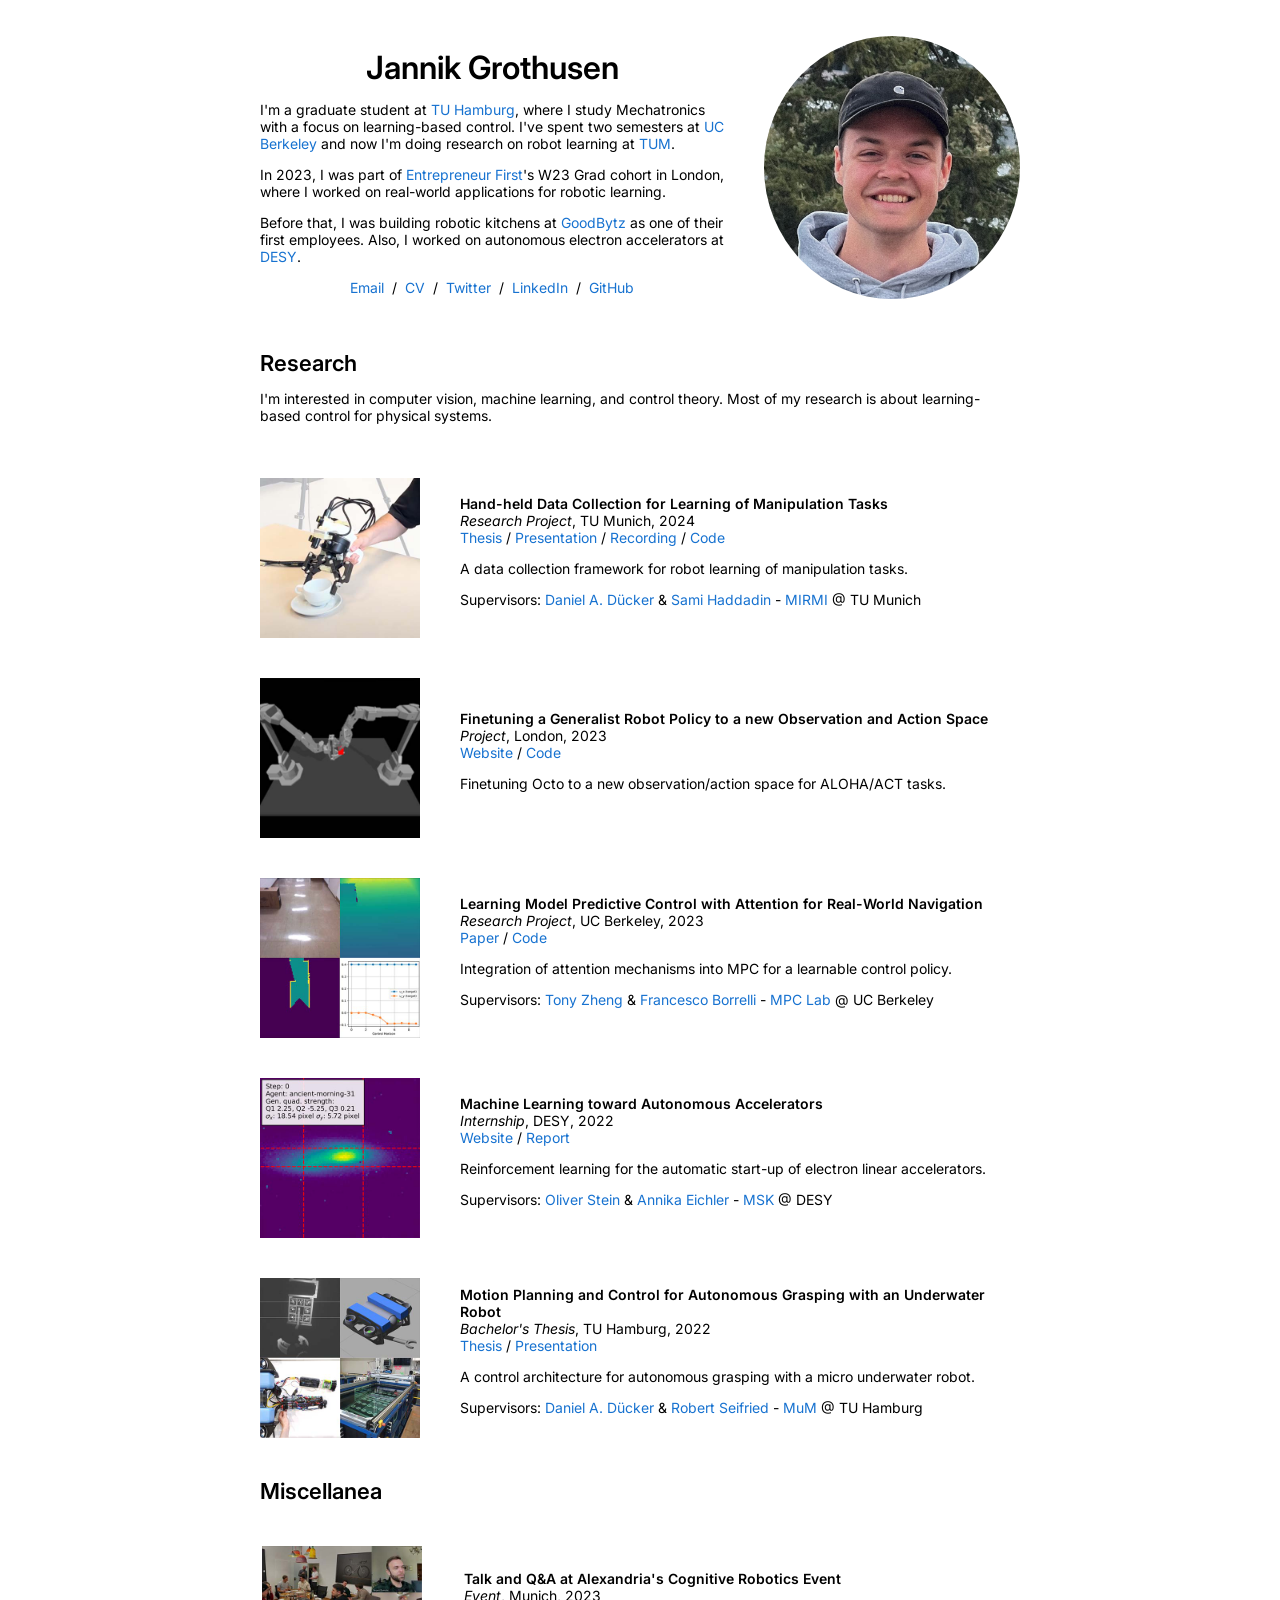
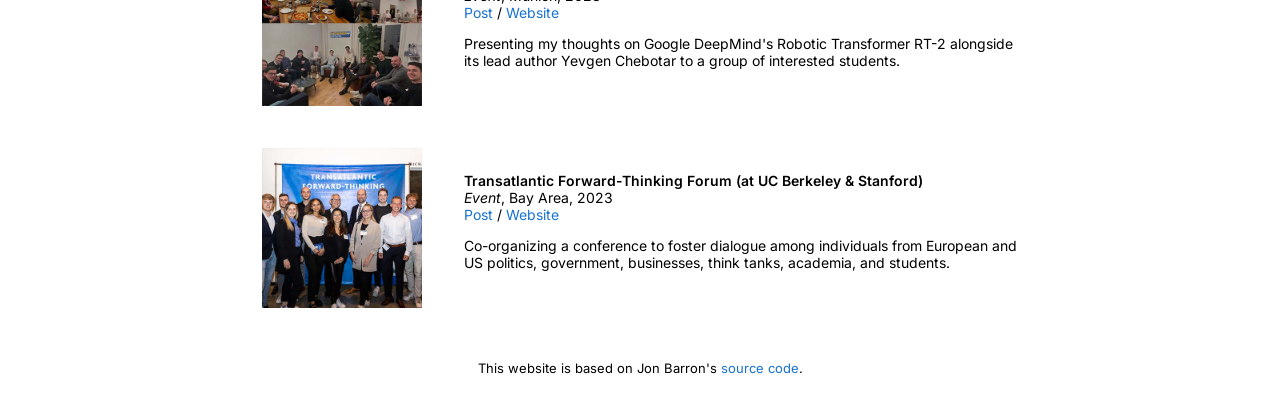
==== commit 5832d15c: "Compress images and add GSAB entry" ====
--- a/index.html
+++ b/index.html
@@ -1,48 +1,40 @@
 <!DOCTYPE html>
 <html lang="en">
-  <head>
+
+<head>
     <meta http-equiv="Content-Type" content="text/html; charset=UTF-8" />
 
     <title>Jannik Grothusen</title>
 
     <meta name="author" content="Jannik Grothusen" />
     <meta name="name" content="Jannik Grothusen" />
-    <meta
-      name="description"
-      content="Graduate student researcher at TU Munich working on robot learning frameworks for manipulation tasks."
-    />
+    <meta name="description"
+        content="Graduate student researcher at TU Munich working on robot learning frameworks for manipulation tasks." />
 
     <meta name="viewport" content="width=device-width, initial-scale=1" />
     <!-- <link rel="shortcut icon" href="images/favicon/favicon.ico" type="image/x-icon"> -->
 
     <link rel="preconnect" href="https://fonts.googleapis.com" />
     <link rel="preconnect" href="https://fonts.gstatic.com" crossorigin />
-    <link
-      href="https://fonts.googleapis.com/css2?family=Inter:wght@400;600;700&display=swap"
-      rel="stylesheet"
-    />
+    <link href="https://fonts.googleapis.com/css2?family=Inter:wght@400;600;700&display=swap" rel="stylesheet" />
 
     <link rel="stylesheet" type="text/css" href="stylesheet.css" />
 
     <!-- Google tag (gtag.js) -->
-    <script
-      async
-      src="https://www.googletagmanager.com/gtag/js?id=G-8FDF4LR94L"
-    ></script>
+    <script async src="https://www.googletagmanager.com/gtag/js?id=G-8FDF4LR94L"></script>
     <script>
-      window.dataLayer = window.dataLayer || [];
-      function gtag() {
-        dataLayer.push(arguments);
-      }
-      gtag("js", new Date());
-
-      gtag("config", "G-8FDF4LR94L");
+        window.dataLayer = window.dataLayer || [];
+        function gtag() {
+            dataLayer.push(arguments);
+        }
+        gtag("js", new Date());
+
+        gtag("config", "G-8FDF4LR94L");
     </script>
-  </head>
-
-  <body>
-    <table
-      style="
+</head>
+
+<body>
+    <table style="
         width: 100%;
         max-width: 800px;
         border: 0px;
@@ -50,408 +42,349 @@
         border-collapse: separate;
         margin-right: auto;
         margin-left: auto;
-      "
-    >
-      <tbody>
-        <tr style="padding: 0px">
-          <td style="padding: 0px">
-            <!-- HERO -->
-            <table
-              style="
+      ">
+        <tbody>
+            <tr style="padding: 0px">
+                <td style="padding: 0px">
+                    <!-- HERO -->
+                    <table style="
                 width: 100%;
                 border: 0px;
                 border-spacing: 0px;
                 border-collapse: separate;
                 margin-right: auto;
                 margin-left: auto;
-              "
-            >
-              <tbody>
-                <tr style="padding: 0px">
-                  <td style="padding: 2.5%; width: 63%; vertical-align: middle">
-                    <h1 class="name" style="text-align: center">
-                      <name>Jannik Grothusen</name>
-                    </h1>
-                    <p>
-                      I'm a graduate student at
-                      <a href="https://www.tuhh.de/">TU Hamburg</a>, where I
-                      study Mechatronics with a focus on learning-based control.
-                      I've spent two semesters at
-                      <a href="https://www.berkeley.edu/">UC Berkeley</a> and
-                      now I'm doing research on robot learning at
-                      <a href="https://www.tum.de/">TUM</a>.
-                    </p>
-                    <p>
-                      In 2023, I was part of
-                      <a href="https://www.joinef.com/">Entrepreneur First</a>'s
-                      W23 Grad cohort in London, where I worked on real-world
-                      applications for robotic learning.
-                    </p>
-                    <p>
-                      Before that, I was building robotic kitchens at
-                      <a href="https://goodbytz.com/">GoodBytz</a> as one of
-                      their first employees. Also, I worked on autonomous
-                      electron accelerators at
-                      <a href="https://www.desy.de/index_eng.html">DESY</a>.
-                    </p>
-                    <p style="text-align: center">
-                      <a href="mailto:jannik.grothusen@tuhh.de">Email</a>
-                      &nbsp;/&nbsp; <a href="/">CV</a> &nbsp;/&nbsp;
-                      <!-- <a href="data/JonBarron-bio.txt">Bio</a> &nbsp;/&nbsp; -->
-                      <!-- <a href="https://scholar.google.com/citations?hl=en&user=jktWnL8AAAAJ">Scholar</a> &nbsp;/&nbsp; -->
-                      <a href="https://twitter.com/jannikgrothusen">Twitter</a>
-                      &nbsp;/&nbsp;
-                      <a href="https://www.linkedin.com/in/jannik-grothusen/"
-                        >LinkedIn</a
-                      >
-                      &nbsp;/&nbsp;
-                      <!-- <a href="https://calendly.com/jannik-grothusen/">Calendly</a> &nbsp;/&nbsp; -->
-                      <a href="https://github.com/j4nn1k/">GitHub</a>
-                    </p>
-                  </td>
-                  <td style="padding: 2.5%; width: 40%; max-width: 40%">
-                    <!-- <a href="images/IMG_5790.jpg"> -->
-                    <img
-                      style="
+              ">
+                        <tbody>
+                            <tr style="padding: 0px">
+                                <td style="padding: 2.5%; width: 63%; vertical-align: middle">
+                                    <h1 class="name" style="text-align: center">
+                                        <name>Jannik Grothusen</name>
+                                    </h1>
+                                    <p>
+                                        I'm a graduate student at
+                                        <a href="https://www.tuhh.de/">TU Hamburg</a>, where I
+                                        study Mechatronics with a focus on learning-based control.
+                                        I've spent two semesters at
+                                        <a href="https://www.berkeley.edu/">UC Berkeley</a> and
+                                        now I'm doing research on robot learning at
+                                        <a href="https://www.tum.de/">TUM</a>.
+                                    </p>
+                                    <p>
+                                        In 2023, I was part of
+                                        <a href="https://www.joinef.com/">Entrepreneur First</a>'s
+                                        W23 Grad cohort in London, where I worked on real-world
+                                        applications for robotic learning.
+                                    </p>
+                                    <p>
+                                        Before that, I was building robotic kitchens at
+                                        <a href="https://goodbytz.com/">GoodBytz</a> as one of
+                                        their first employees. Also, I worked on autonomous
+                                        electron accelerators at
+                                        <a href="https://www.desy.de/index_eng.html">DESY</a>.
+                                    </p>
+                                    <p style="text-align: center">
+                                        <a href="mailto:jannik.grothusen@tuhh.de">Email</a>
+                                        &nbsp;/&nbsp; <a href="/">CV</a> &nbsp;/&nbsp;
+                                        <!-- <a href="data/JonBarron-bio.txt">Bio</a> &nbsp;/&nbsp; -->
+                                        <!-- <a href="https://scholar.google.com/citations?hl=en&user=jktWnL8AAAAJ">Scholar</a> &nbsp;/&nbsp; -->
+                                        <a href="https://twitter.com/jannikgrothusen">Twitter</a>
+                                        &nbsp;/&nbsp;
+                                        <a href="https://www.linkedin.com/in/jannik-grothusen/">LinkedIn</a>
+                                        &nbsp;/&nbsp;
+                                        <!-- <a href="https://calendly.com/jannik-grothusen/">Calendly</a> &nbsp;/&nbsp; -->
+                                        <a href="https://github.com/j4nn1k/">GitHub</a>
+                                    </p>
+                                </td>
+                                <td style="padding: 2.5%; width: 40%; max-width: 40%">
+                                    <!-- <a href="images/IMG_5790.jpg"> -->
+                                    <img style="
                         width: 100%;
                         max-width: 100%;
                         object-fit: cover;
                         border-radius: 50%;
-                      "
-                      alt="profile photo"
-                      src="images/IMG_5790.jpg"
-                      class="hoverZoomLink"
-                    />
-                    <!-- </a> -->
-                  </td>
-                </tr>
-              </tbody>
-            </table>
-            <!-- RESEARCH -->
-            <table
-              style="
+                      " alt="profile photo" src="images/IMG_5790.jpg" class="hoverZoomLink" />
+                                    <!-- </a> -->
+                                </td>
+                            </tr>
+                        </tbody>
+                    </table>
+                    <!-- RESEARCH -->
+                    <table style="
                 width: 100%;
                 border: 0px;
                 border-spacing: 0px;
                 border-collapse: separate;
                 margin-right: auto;
                 margin-left: auto;
-              "
-            >
-              <tbody>
-                <tr>
-                  <td
-                    style="padding: 20px; width: 100%; vertical-align: middle"
-                  >
-                    <h2>Research</h2>
-                    <p>
-                      I'm interested in computer vision, machine learning, and
-                      control theory. Most of my research is about
-                      learning-based control for physical systems.
-                      <!-- The most interesting projects are <span class="highlight">highlighted</span>. -->
-                    </p>
-                  </td>
-                </tr>
-              </tbody>
-            </table>
-            <!-- CONTENT -->
-            <table
-              style="
+              ">
+                        <tbody>
+                            <tr>
+                                <td style="padding: 20px; width: 100%; vertical-align: middle">
+                                    <h2>Research</h2>
+                                    <p>
+                                        I'm interested in computer vision, machine learning, and
+                                        control theory. Most of my research is about
+                                        learning-based control for physical systems.
+                                        <!-- The most interesting projects are <span class="highlight">highlighted</span>. -->
+                                    </p>
+                                </td>
+                            </tr>
+                        </tbody>
+                    </table>
+                    <!-- CONTENT -->
+                    <table style="
                 width: 100%;
                 border: 0px;
                 border-spacing: 0px;
                 border-collapse: separate;
                 margin-right: auto;
                 margin-left: auto;
-              "
-            >
-              <tbody>
-                <tr onmouseout="recon_stop()" onmouseover="recon_start()">
-                  <td style="padding: 20px; width: 25%; vertical-align: middle">
-                    <div class="one">
-                      <img
-                        src="images/demonstration-interface.png"
-                        width="160"
-                      />
-                    </div>
-                  </td>
-                  <td style="padding: 20px; width: 75%; vertical-align: middle">
-                    <span class="papertitle"
-                      >Design of a Hand-held Data Collection Framework</span
-                    >
-                    <br />
-                    <em>Research Project</em>, TU Munich, 2024
-                    <br />
-                    <a href="/files/project-thesis.pdf">Thesis</a>
-                    /
-                    <a href="/files/project-thesis-presentation.pdf">Presentation</a>
-                    /
-                    <a
-                      href="https://tuhh.zoom.us/rec/share/9pHo-LcmUVyNWVOpgExO6QOni9Cuvbot5CyQzzLvPxBgLHEcK2jK3nx2xQASw_87.FiuIP97AKbPfM3_k?startTime=1720699525000
-Passcode: xwK@u0hY"
-                      >Recording</a
-                    >
-                    /
-                    <a href="https://github.com/J4nn1K/demonstration-interface"
-                      >Code</a
-                    >
-                    <p>
-                      A data collection framework for robot learning of
-                      manipulation tasks.
-                    </p>
-                    <p>
-                      Supervisors:
-                      <a
-                        href="https://www.tuhh.de/mum/en/mitarbeiter/wissenschaftliche-mitarbeiter/daniel-duecker"
-                        >Daniel A. Dücker</a
-                      >
-                      &
-                      <a href="https://www.professoren.tum.de/en/haddadin-sami"
-                        >Sami Haddadin</a
-                      >
-                      - <a href="https://www.mirmi.tum.de/mirmi/">MIRMI</a> @ TU
-                      Munich
-                    </p>
-                  </td>
-                </tr>
-
-                <!-- <tr onmouseout="recon_stop()" onmouseover="recon_start()" bgcolor="#ffffd0"> -->
-                <tr onmouseout="recon_stop()" onmouseover="recon_start()">
-                  <td style="padding: 20px; width: 25%; vertical-align: middle">
-                    <div class="one">
-                      <img src="images/finetuning-octo.png" width="160" />
-                    </div>
-                  </td>
-                  <td style="padding: 20px; width: 75%; vertical-align: middle">
-                    <span class="papertitle"
-                      >Finetuning a Generalist Robot Policy to a new Observation
-                      and Action Space</span
-                    >
-                    <br />
-                    <em>Project</em>, London, 2023
-                    <br />
-                    <a href="finetuning-octo.html">Website</a>
-                    /
-                    <a href="https://github.com/J4nn1K/finetuning-octo">Code</a>
-                    <p>
-                      Finetuning Octo to a new observation/action space for
-                      ALOHA/ACT tasks.
-                    </p>
-                  </td>
-                </tr>
-
-                <tr onmouseout="recon_stop()" onmouseover="recon_start()">
-                  <td style="padding: 20px; width: 25%; vertical-align: middle">
-                    <div class="one">
-                      <img src="images/transformer-mpc.png" width="160" />
-                    </div>
-                  </td>
-                  <td style="padding: 20px; width: 75%; vertical-align: middle">
-                    <span class="papertitle"
-                      >Learning Model Predictive Control with Attention for
-                      Real-World Navigation</span
-                    >
-                    <br />
-                    <em>Research</em>, UC Berkeley, 2023
-                    <br />
-                    <a href="/files/transformer-mpc.pdf">Paper</a>
-                    /
-                    <a href="https://github.com/J4nn1K/transformer-mpc">Code</a>
-                    <p>
-                      Integration of attention mechanisms into MPC for a
-                      learnable control policy.
-                    </p>
-                    <p>
-                      Supervisors:
-                      <a href="https://www.linkedin.com/in/tonyhzheng/"
-                        >Tony Zheng</a
-                      >
-                      &
-                      <a
-                        href="https://me.berkeley.edu/people/francesco-borrelli/"
-                        >Francesco Borrelli</a
-                      >
-                      -
-                      <a href="https://sites.google.com/berkeley.edu/mpc-lab"
-                        >MPC Lab</a
-                      >
-                      @ UC Berkeley
-                    </p>
-                  </td>
-                </tr>
-
-                <tr onmouseout="recon_stop()" onmouseover="recon_start()">
-                  <td style="padding: 20px; width: 25%; vertical-align: middle">
-                    <div class="one">
-                      <img src="images/desy.png" width="160" />
-                    </div>
-                  </td>
-                  <td style="padding: 20px; width: 75%; vertical-align: middle">
-                    <span class="papertitle"
-                      >Machine Learning toward Autonomous Accelerators</span
-                    >
-                    <br />
-                    <em>Internship</em>, DESY, 2022
-                    <br />
-                    <a
-                      href="https://publikationen.bibliothek.kit.edu/1000141966"
-                      >Website</a
-                    >
-                    /
-                    <a href="/files/desy-report.pdf">Report</a>
-                    <p>
-                      Reinforcement learning for the automatic start-up of
-                      electron linear accelerators.
-                    </p>
-                    <p>
-                      Supervisors:
-                      <a href="https://ai.desy.de/people/stein.html"
-                        >Oliver Stein</a
-                      >
-                      &
-                      <a href="https://ai.desy.de/people/eichler.html"
-                        >Annika Eichler</a
-                      >
-                      - <a href="https://msk.desy.de/">MSK</a> @ DESY
-                    </p>
-                  </td>
-                </tr>
-
-                <tr onmouseout="recon_stop()" onmouseover="recon_start()">
-                  <!-- bgcolor="#ffffd0" -->
-                  <td style="padding: 20px; width: 25%; vertical-align: middle">
-                    <div class="one">
-                      <img src="images/thesis.png" width="160" />
-                    </div>
-                  </td>
-                  <td style="padding: 20px; width: 75%; vertical-align: middle">
-                    <span class="papertitle"
-                      >Motion Planning and Control for Autonomous Grasping with
-                      an Underwater Robot</span
-                    >
-                    <br />
-                    <em>Bachelor's Thesis</em>, TU Hamburg, 2022
-                    <br />
-                    <a href="/files/bachelors-thesis.pdf">Thesis</a>
-                    /
-                    <a href="/files/bachelors-thesis-presentation.pdf"
-                      >Presentation</a
-                    >
-                    <p>
-                      A control architecture for autonomous grasping with a
-                      micro underwater robot.
-                    </p>
-                    <p>
-                      Supervisors:
-                      <a
-                        href="https://www.tuhh.de/mum/en/mitarbeiter/wissenschaftliche-mitarbeiter/daniel-duecker"
-                        >Daniel A. Dücker</a
-                      >
-                      &
-                      <a
-                        href="https://www.tuhh.de/mum/team/professoren/robert-seifried"
-                        >Robert Seifried</a
-                      >
-                      - <a href="https://www.tuhh.de/mum/en/home">MuM</a> @ TU
-                      Hamburg
-                    </p>
-                  </td>
-                </tr>
-              </tbody>
-            </table>
-            <!-- MISCELLANEA -->
-            <table
-              width="100%"
-              align="center"
-              border="0"
-              cellspacing="0"
-              cellpadding="20"
-            >
-              <tbody>
-                <tr>
-                  <td>
-                    <h2>Miscellanea</h2>
-                  </td>
-                </tr>
-              </tbody>
-            </table>
-            <!-- CONTENT -->
-            <table width="100%" align="center" border="0" cellpadding="20">
-              <tbody>
-                <tr onmouseout="recon_stop()" onmouseover="recon_start()">
-                  <td style="padding: 20px; width: 25%; vertical-align: middle">
-                    <div class="one">
-                      <img src="images/alexandria.png" width="160" />
-                    </div>
-                  </td>
-                  <td style="padding: 20px; width: 75%; vertical-align: middle">
-                    <span class="papertitle"
-                      >Talk and Q&A at Alexandria's Cognitive Robotics
-                      Event</span
-                    >
-                    <br />
-                    <em>Event</em>, Munich, 2023
-                    <br />
-                    <a
-                      href="https://www.linkedin.com/feed/update/urn:li:activity:7138128422618189824/"
-                      >Post</a
-                    >
-                    /
-                    <a href="https://alexandria.so/">Website</a>
-                    <p></p>
-                    <p>
-                      Presenting my thoughts on Google DeepMind's Robotic
-                      Transformer RT-2 alongside its lead author Yevgen Chebotar
-                      to a group of interested students.
-                    </p>
-                  </td>
-                </tr>
-
-                <!-- <tr onmouseout="recon_stop()" onmouseover="recon_start()">
-                <td style="padding:20px;width:25%;vertical-align:middle">
-                  <div class="one">
-                    <img src='images/gsab.png' width="160">
-                  </div>
-                </td>
-                <td style="padding:20px;width:75%;vertical-align:middle">
-                    <span class="papertitle">Student Initiatives</span>
-                  <br>
-                  <a href="https://www.linkedin.com/feed/update/urn:li:activity:7138128422618189824/">German Student Association at Berkeley</a>
-                  <p></p>
-                  <p>
-                    Presenting my thoughts on Google DeepMind's Robotic Transformer RT-2 alongside its lead author Yevgen Chebotar to a group of interested students. 
-                  </p>
-                </td>
-              </tr> -->
-              </tbody>
-            </table>
-            <table
-              style="
+              ">
+                        <tbody>
+                            <tr onmouseout="recon_stop()" onmouseover="recon_start()">
+                                <td style="padding: 20px; width: 25%; vertical-align: middle">
+                                    <div class="one">
+                                        <img src="images/project_thesis.jpg" width="160" />
+                                    </div>
+                                </td>
+                                <td style="padding: 20px; width: 75%; vertical-align: middle">
+                                    <span class="papertitle">Hand-held Data Collection for Learning of Manipulation Tasks</span>
+                                    <br />
+                                    <em>Research Project</em>, TU Munich, 2024
+                                    <br />
+                                    <a href="/files/project-thesis.pdf">Thesis</a>
+                                    /
+                                    <a href="/files/project-thesis-presentation.pdf">Presentation</a>
+                                    /
+                                    <a href="https://tuhh.zoom.us/rec/share/9pHo-LcmUVyNWVOpgExO6QOni9Cuvbot5CyQzzLvPxBgLHEcK2jK3nx2xQASw_87.FiuIP97AKbPfM3_k?startTime=1720699525000
+Passcode: xwK@u0hY">Recording</a>
+                                    /
+                                    <a href="https://github.com/J4nn1K/demonstration-interface">Code</a>
+                                    <p>
+                                        A data collection framework for robot learning of
+                                        manipulation tasks.
+                                    </p>
+                                    <p>
+                                        Supervisors:
+                                        <a
+                                            href="https://www.tuhh.de/mum/en/mitarbeiter/wissenschaftliche-mitarbeiter/daniel-duecker">Daniel
+                                            A. Dücker</a>
+                                        &
+                                        <a href="https://www.professoren.tum.de/en/haddadin-sami">Sami Haddadin</a>
+                                        - <a href="https://www.mirmi.tum.de/mirmi/">MIRMI</a> @ TU
+                                        Munich
+                                    </p>
+                                </td>
+                            </tr>
+
+                            <!-- <tr onmouseout="recon_stop()" onmouseover="recon_start()" bgcolor="#ffffd0"> -->
+                            <tr onmouseout="recon_stop()" onmouseover="recon_start()">
+                                <td style="padding: 20px; width: 25%; vertical-align: middle">
+                                    <div class="one">
+                                        <img src="images/octo.jpg" width="160" />
+                                    </div>
+                                </td>
+                                <td style="padding: 20px; width: 75%; vertical-align: middle">
+                                    <span class="papertitle">Finetuning a Generalist Robot Policy to a new Observation
+                                        and Action Space</span>
+                                    <br />
+                                    <em>Project</em>, London, 2023
+                                    <br />
+                                    <a href="finetuning-octo.html">Website</a>
+                                    /
+                                    <a href="https://github.com/J4nn1K/finetuning-octo">Code</a>
+                                    <p>
+                                        Finetuning Octo to a new observation/action space for
+                                        ALOHA/ACT tasks.
+                                    </p>
+                                </td>
+                            </tr>
+
+                            <tr onmouseout="recon_stop()" onmouseover="recon_start()">
+                                <td style="padding: 20px; width: 25%; vertical-align: middle">
+                                    <div class="one">
+                                        <img src="images/berkeley.jpg" width="160" />
+                                    </div>
+                                </td>
+                                <td style="padding: 20px; width: 75%; vertical-align: middle">
+                                    <span class="papertitle">Learning Model Predictive Control with Attention for
+                                        Real-World Navigation</span>
+                                    <br />
+                                    <em>Research Project</em>, UC Berkeley, 2023
+                                    <br />
+                                    <a href="/files/transformer-mpc.pdf">Paper</a>
+                                    /
+                                    <a href="https://github.com/J4nn1K/transformer-mpc">Code</a>
+                                    <p>
+                                        Integration of attention mechanisms into MPC for a
+                                        learnable control policy.
+                                    </p>
+                                    <p>
+                                        Supervisors:
+                                        <a href="https://www.linkedin.com/in/tonyhzheng/">Tony Zheng</a>
+                                        &
+                                        <a href="https://me.berkeley.edu/people/francesco-borrelli/">Francesco
+                                            Borrelli</a>
+                                        -
+                                        <a href="https://sites.google.com/berkeley.edu/mpc-lab">MPC Lab</a>
+                                        @ UC Berkeley
+                                    </p>
+                                </td>
+                            </tr>
+
+                            <tr onmouseout="recon_stop()" onmouseover="recon_start()">
+                                <td style="padding: 20px; width: 25%; vertical-align: middle">
+                                    <div class="one">
+                                        <img src="images/desy.jpg" width="160" />
+                                    </div>
+                                </td>
+                                <td style="padding: 20px; width: 75%; vertical-align: middle">
+                                    <span class="papertitle">Machine Learning toward Autonomous Accelerators</span>
+                                    <br />
+                                    <em>Internship</em>, DESY, 2022
+                                    <br />
+                                    <a href="https://publikationen.bibliothek.kit.edu/1000141966">Website</a>
+                                    /
+                                    <a href="/files/desy-report.pdf">Report</a>
+                                    <p>
+                                        Reinforcement learning for the automatic start-up of
+                                        electron linear accelerators.
+                                    </p>
+                                    <p>
+                                        Supervisors:
+                                        <a href="https://ai.desy.de/people/stein.html">Oliver Stein</a>
+                                        &
+                                        <a href="https://ai.desy.de/people/eichler.html">Annika Eichler</a>
+                                        - <a href="https://msk.desy.de/">MSK</a> @ DESY
+                                    </p>
+                                </td>
+                            </tr>
+
+                            <tr onmouseout="recon_stop()" onmouseover="recon_start()">
+                                <!-- bgcolor="#ffffd0" -->
+                                <td style="padding: 20px; width: 25%; vertical-align: middle">
+                                    <div class="one">
+                                        <img src="images/bachelors_thesis.jpg" width="160" />
+                                    </div>
+                                </td>
+                                <td style="padding: 20px; width: 75%; vertical-align: middle">
+                                    <span class="papertitle">Motion Planning and Control for Autonomous Grasping with
+                                        an Underwater Robot</span>
+                                    <br />
+                                    <em>Bachelor's Thesis</em>, TU Hamburg, 2022
+                                    <br />
+                                    <a href="/files/bachelors-thesis.pdf">Thesis</a>
+                                    /
+                                    <a href="/files/bachelors-thesis-presentation.pdf">Presentation</a>
+                                    <p>
+                                        A control architecture for autonomous grasping with a
+                                        micro underwater robot.
+                                    </p>
+                                    <p>
+                                        Supervisors:
+                                        <a
+                                            href="https://www.tuhh.de/mum/en/mitarbeiter/wissenschaftliche-mitarbeiter/daniel-duecker">Daniel
+                                            A. Dücker</a>
+                                        &
+                                        <a href="https://www.tuhh.de/mum/team/professoren/robert-seifried">Robert
+                                            Seifried</a>
+                                        - <a href="https://www.tuhh.de/mum/en/home">MuM</a> @ TU
+                                        Hamburg
+                                    </p>
+                                </td>
+                            </tr>
+                        </tbody>
+                    </table>
+                    <!-- MISCELLANEA -->
+                    <table width="100%" align="center" border="0" cellspacing="0" cellpadding="20">
+                        <tbody>
+                            <tr>
+                                <td>
+                                    <h2>Miscellanea</h2>
+                                </td>
+                            </tr>
+                        </tbody>
+                    </table>
+                    <!-- CONTENT -->
+                    <table width="100%" align="center" border="0" cellpadding="20">
+                        <tbody>
+                            <tr onmouseout="recon_stop()" onmouseover="recon_start()">
+                                <td style="padding: 20px; width: 25%; vertical-align: middle">
+                                    <div class="one">
+                                        <img src="images/alexandria.jpg" width="160" />
+                                    </div>
+                                </td>
+                                <td style="padding: 20px; width: 75%; vertical-align: middle">
+                                    <span class="papertitle">Talk and Q&A at Alexandria's Cognitive Robotics
+                                        Event</span>
+                                    <br />
+                                    <em>Event</em>, Munich, 2023
+                                    <br />
+                                    <a
+                                        href="https://www.linkedin.com/feed/update/urn:li:activity:7138128422618189824/">Post</a>
+                                    /
+                                    <a href="https://alexandria.so/">Website</a>
+                                    <p></p>
+                                    <p>
+                                        Presenting my thoughts on Google DeepMind's Robotic
+                                        Transformer RT-2 alongside its lead author Yevgen Chebotar
+                                        to a group of interested students.
+                                    </p>
+                                </td>
+                            </tr>
+
+                            <tr onmouseout="recon_stop()" onmouseover="recon_start()">
+                                <td style="padding: 20px; width: 25%; vertical-align: middle">
+                                    <div class="one">
+                                        <img src="images/transatlantic.jpg" width="160" />
+                                    </div>
+                                </td>
+                                <td style="padding: 20px; width: 75%; vertical-align: middle">
+                                    <span class="papertitle">Transatlantic Forward-Thinking Forum (at UC Berkeley &
+                                        Stanford)</span>
+                                    <br />
+                                    <em>Event</em>, Bay Area, 2023
+                                    <br />
+                                    <a
+                                        href="https://www.linkedin.com/posts/gaccwest_transatlanticforwardthinking-innovation-regulation-activity-7131405010877190144-rz8z">Post</a>
+                                    /
+                                    <a href="https://www.eventbrite.com/e/transatlantic-forward-thinking-tickets-737323934737">Website</a>
+                                    <p></p>
+                                    <p>
+                                        Co-organizing a conference to foster dialogue among individuals from European and US politics, government,
+                                        businesses, think tanks, academia, and students.
+                                    </p>
+                                </td>
+                            </tr>
+
+
+                        </tbody>
+                    </table>
+                    <table style="
                 width: 100%;
                 border: 0px;
                 border-spacing: 0px;
                 border-collapse: separate;
                 margin-right: auto;
                 margin-left: auto;
-              "
-            >
-              <tbody>
-                <tr>
-                  <td style="padding: 0px">
-                    <br />
-                    <p style="text-align: center; font-size: small">
-                      This website is based on Jon Barron's
-                      <a href="https://github.com/jonbarron/jonbarron_website"
-                        >source code</a
-                      >.
-                    </p>
-                  </td>
-                </tr>
-              </tbody>
-            </table>
-          </td>
-        </tr>
-      </tbody>
+              ">
+                        <tbody>
+                            <tr>
+                                <td style="padding: 0px">
+                                    <br />
+                                    <p style="text-align: center; font-size: small">
+                                        This website is based on Jon Barron's
+                                        <a href="https://github.com/jonbarron/jonbarron_website">source code</a>.
+                                    </p>
+                                </td>
+                            </tr>
+                        </tbody>
+                    </table>
+                </td>
+            </tr>
+        </tbody>
     </table>
-  </body>
-</html>
+</body>
+
+</html>
